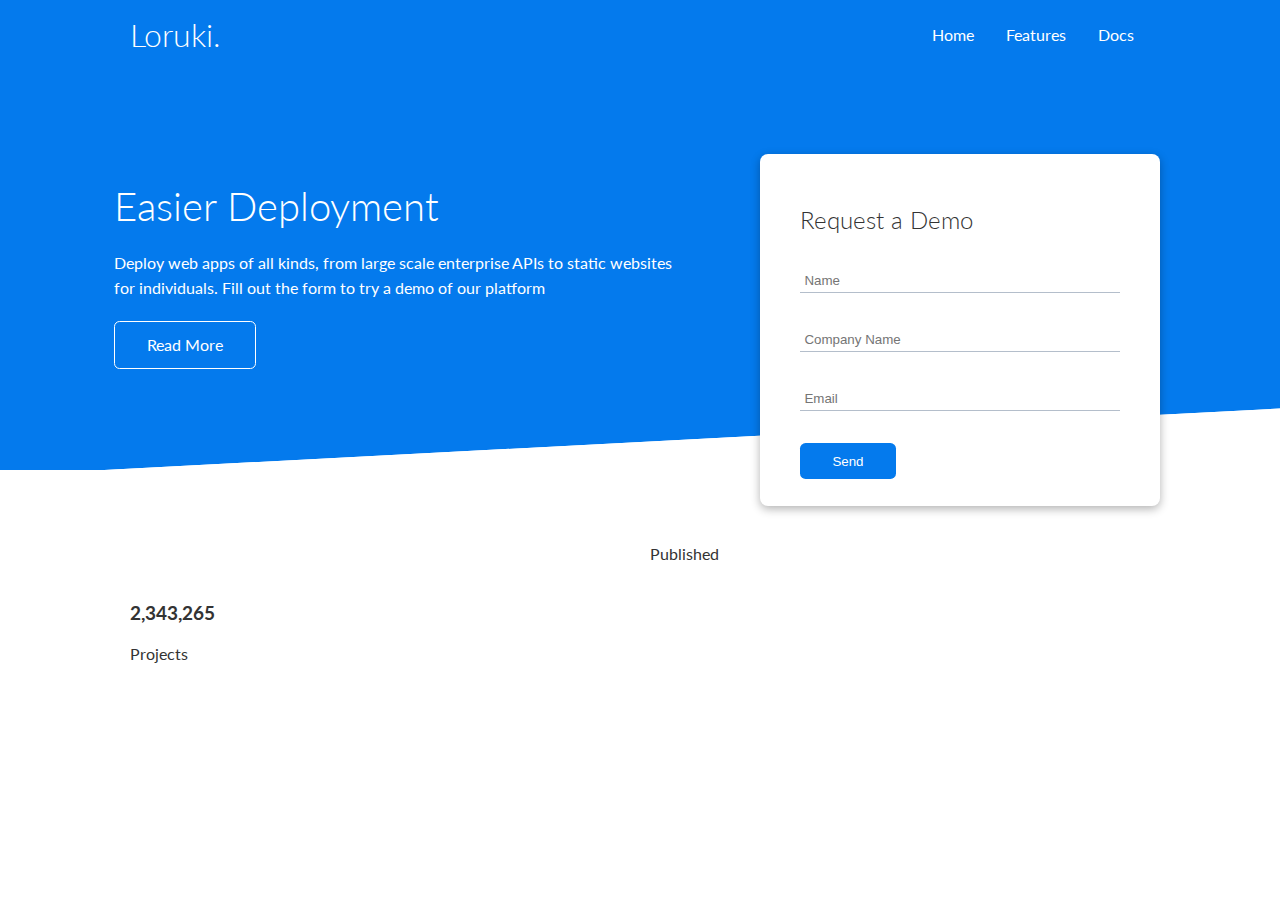
==== 05 Loruki Web/index.html @ f92d55b2 "05 Loruki Web /  stats| update html / css" ====
<!DOCTYPE html>
<html lang="en">

<head>
    <meta charset="UTF-8">
    <meta name="viewport" content="width=device-width, initial-scale=1.0">
    <link rel="stylesheet" href="https://cdnjs.cloudflare.com/ajax/libs/font-awesome/5.15.1/css/all.min.css"
        integrity="sha512-+4zCK9k+qNFUR5X+cKL9EIR+ZOhtIloNl9GIKS57V1MyNsYpYcUrUeQc9vNfzsWfV28IaLL3i96P9sdNyeRssA=="
        crossorigin="anonymous" />
    <link rel="stylesheet" href="css/style.css">
    <title>Loruki | Cloud Hosting For Everyone</title>
</head>

<body>
    <!-- nav -->
    <div class="nav">
        <div class="container flex">
            <h1 class="nav__logo">Loruki.</h1>
            <ul>
                <li><a href="index.html">Home</a></li>
                <li><a href="features.html">Features</a></li>
                <li><a href="docs.html">Docs</a></li>
            </ul>
        </div>
    </div>

    <!-- cover -->
    <section class="cover">
        <div class="container grid">
            <div class="cover__text">
                <h1>Easier Deployment</h1>
                <p>Deploy web apps of all kinds, from large scale enterprise APIs to static websites for
                    individuals. Fill out the form to try a demo of our platform
                </p>
                <a href="features.html" class="btn btn-outline">Read More</a>
            </div>

            <div class="cover__form card">
                <h2>Request a Demo</h2>
                <form action="">
                    <div class="cover__form-control ">
                        <input type="text" name="name" placeholder="Name" class="cover__form-input" required>
                    </div>

                    <div class="cover__form-control">
                        <input type="text" name="company" placeholder="Company Name" class="cover__form-input" required>
                    </div>

                    <div class="cover__form-control ">
                        <input type="email" name="email" placeholder="Email" class="cover__form-input" required>
                    </div>

                    <input type="submit" value="Send" class='btn btn-primary'>
                </form>
            </div>
        </div>
    </section>

    <!-- stats -->
    <section class="stats">
        <div class="container">
            <div class="flex">
                <h3 class="stats__heading text-conter my-1">
                    Welcome to the best platform for building applications of all types with modern architecture and
                    scaling
                </h3>
            </div>


            <div class="stats__text grid grid-3 text-center my-4">
                <div>
                    <i class="fas fa-server fa-3x"></i>
                    <h3>10,349,405</h3>
                    <p class="text-secondary">Deployments</p>
                </div>
                <div>
                    <i class="fas fa-upload fa-3x"></i>
                    <h3>987 TB</h3>
                    <p class="text-secondary">Published</p>
                </div>
                <div>
                    <i class="fas fa-project-diagram fa-3x"></i>
                    <h3>2,343,265</h3>
                    <p class="text-secondary">Projects</p>
                </div>
            </div>
        </div>

    </section>

</body>

</html>
---- 05 Loruki Web/css/style.css ----
@import 'global.css';

@import 'nav.css';
@import 'footer.css';

@import 'cover.css';
@import 'status.css';
@import 'cli.css';
@import 'languages.css';

@import 'features.css';
@import 'docs.css';

@import 'button.css';
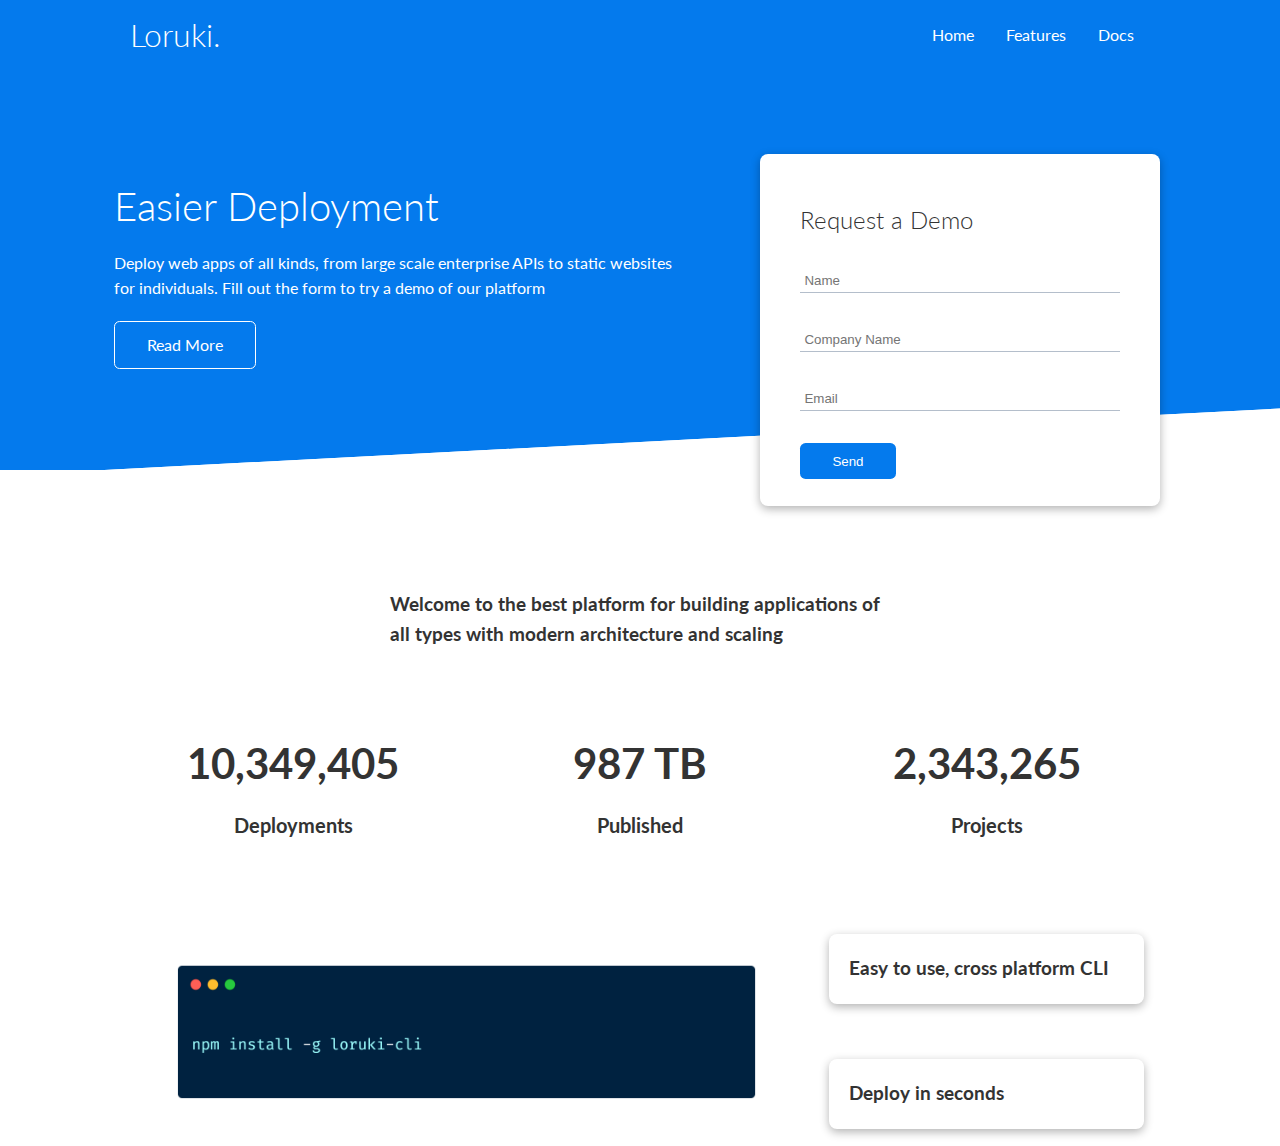
==== commit 1d117c24: "05 Loruki Web /  cli | update html / css" ====
--- a/05 Loruki Web/index.html
+++ b/05 Loruki Web/index.html
@@ -85,7 +85,19 @@
                 </div>
             </div>
         </div>
+    </section>
 
+    <!-- cli -->
+    <section class="cli">
+        <div class="container grid">
+            <img src="images/cli.png" alt="cli-img" class="cli__img">
+            <div class="card">
+                <h3>Easy to use, cross platform CLI</h3>
+            </div>
+            <div class="card">
+                <h3>Deploy in seconds</h3>
+            </div>
+        </div>
     </section>
 
 </body>
--- a/05 Loruki Web/css/style.css
+++ b/05 Loruki Web/css/style.css
@@ -4,11 +4,13 @@
 @import 'footer.css';
 
 @import 'cover.css';
-@import 'status.css';
+@import 'stats.css';
 @import 'cli.css';
 @import 'languages.css';
 
+@import 'docs.css';
 @import 'features.css';
-@import 'docs.css';
 
-@import 'button.css';+@import 'button.css';
+@import 'text.css';
+@import 'margin.css';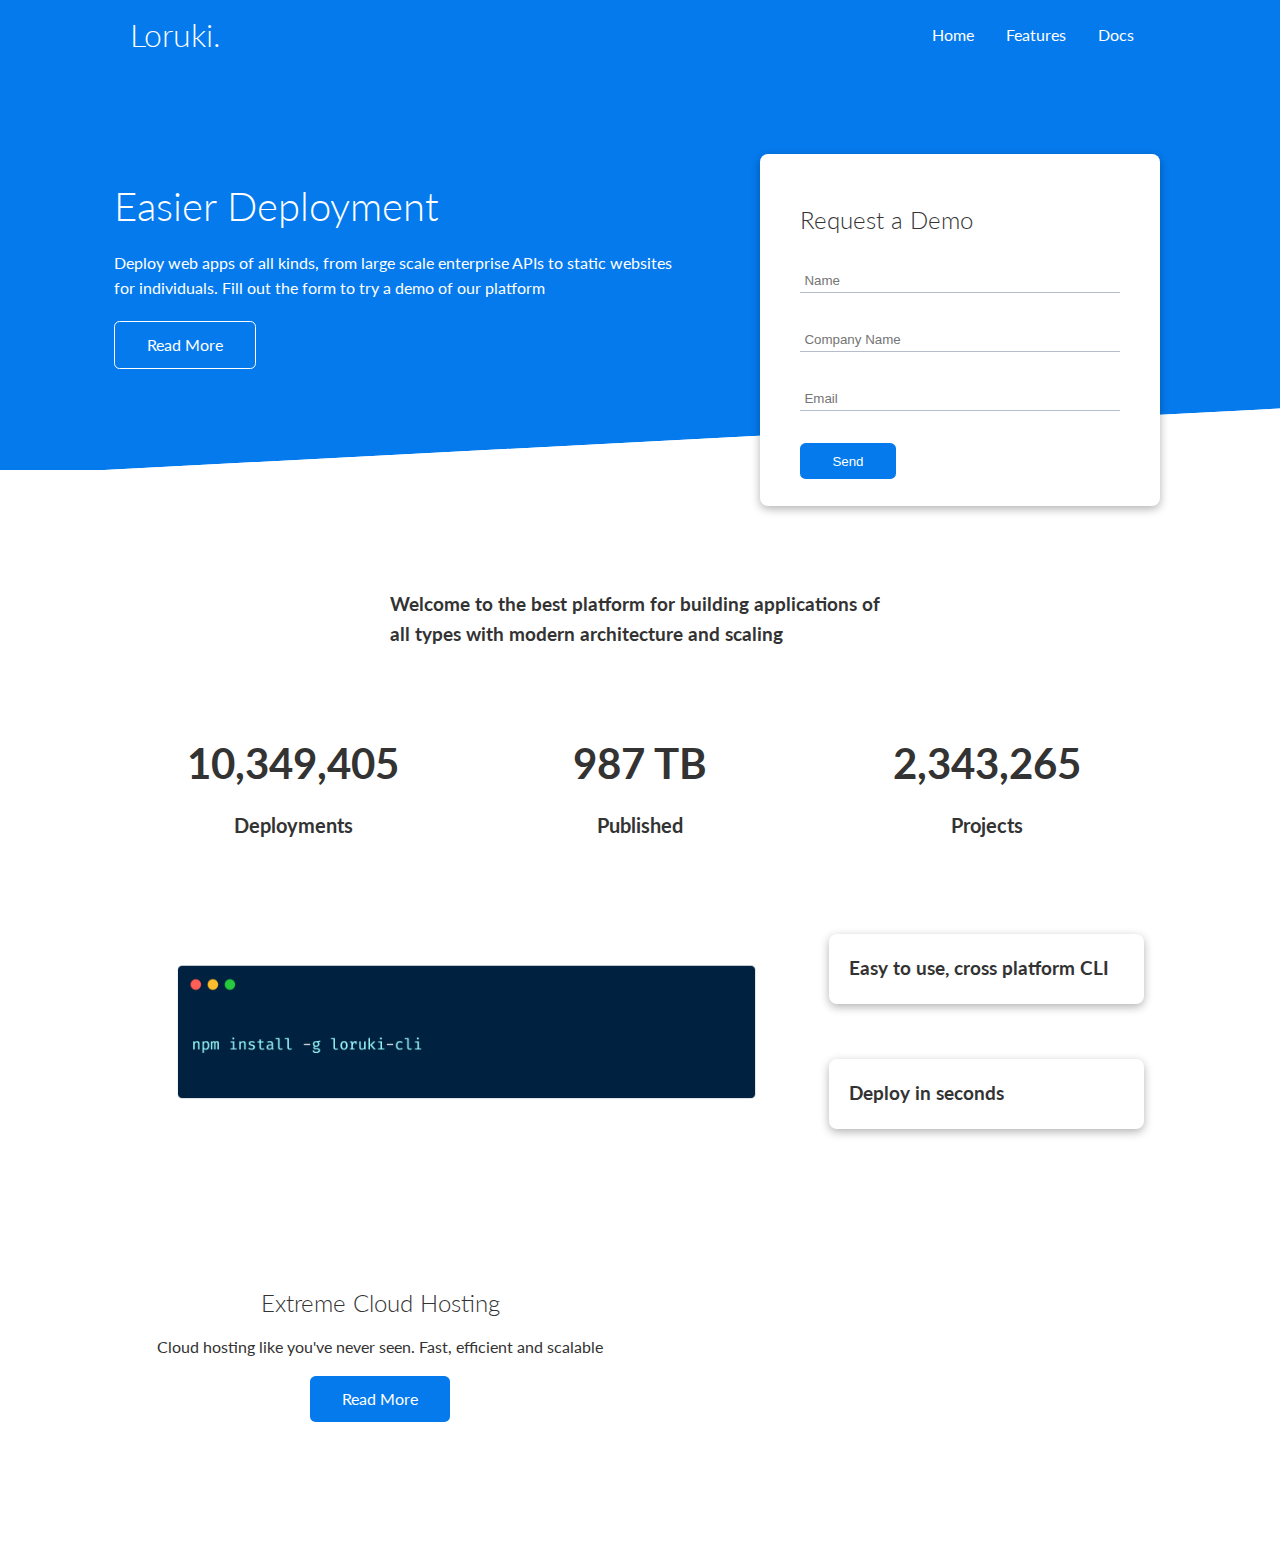
==== commit d4198a74: "05 Loruki Web / clould  | update html / css" ====
--- a/05 Loruki Web/index.html
+++ b/05 Loruki Web/index.html
@@ -100,6 +100,18 @@
         </div>
     </section>
 
+    <!-- cloud -->
+    <section class="cloud bg-primary my-2 py-2">
+        <div class="container grid">
+            <div class="text-center">
+                <h2 class="lg">Extreme Cloud Hosting</h2>
+                <p class="cloud__lead my-1">Cloud hosting like you've never seen. Fast, efficient and scalable</p>
+                <a href="features.html" class="btn btn-dark">Read More</a>
+            </div>
+            <img src="images/cloud.png" alt="">
+        </div>
+    </section>
+
 </body>
 
 </html>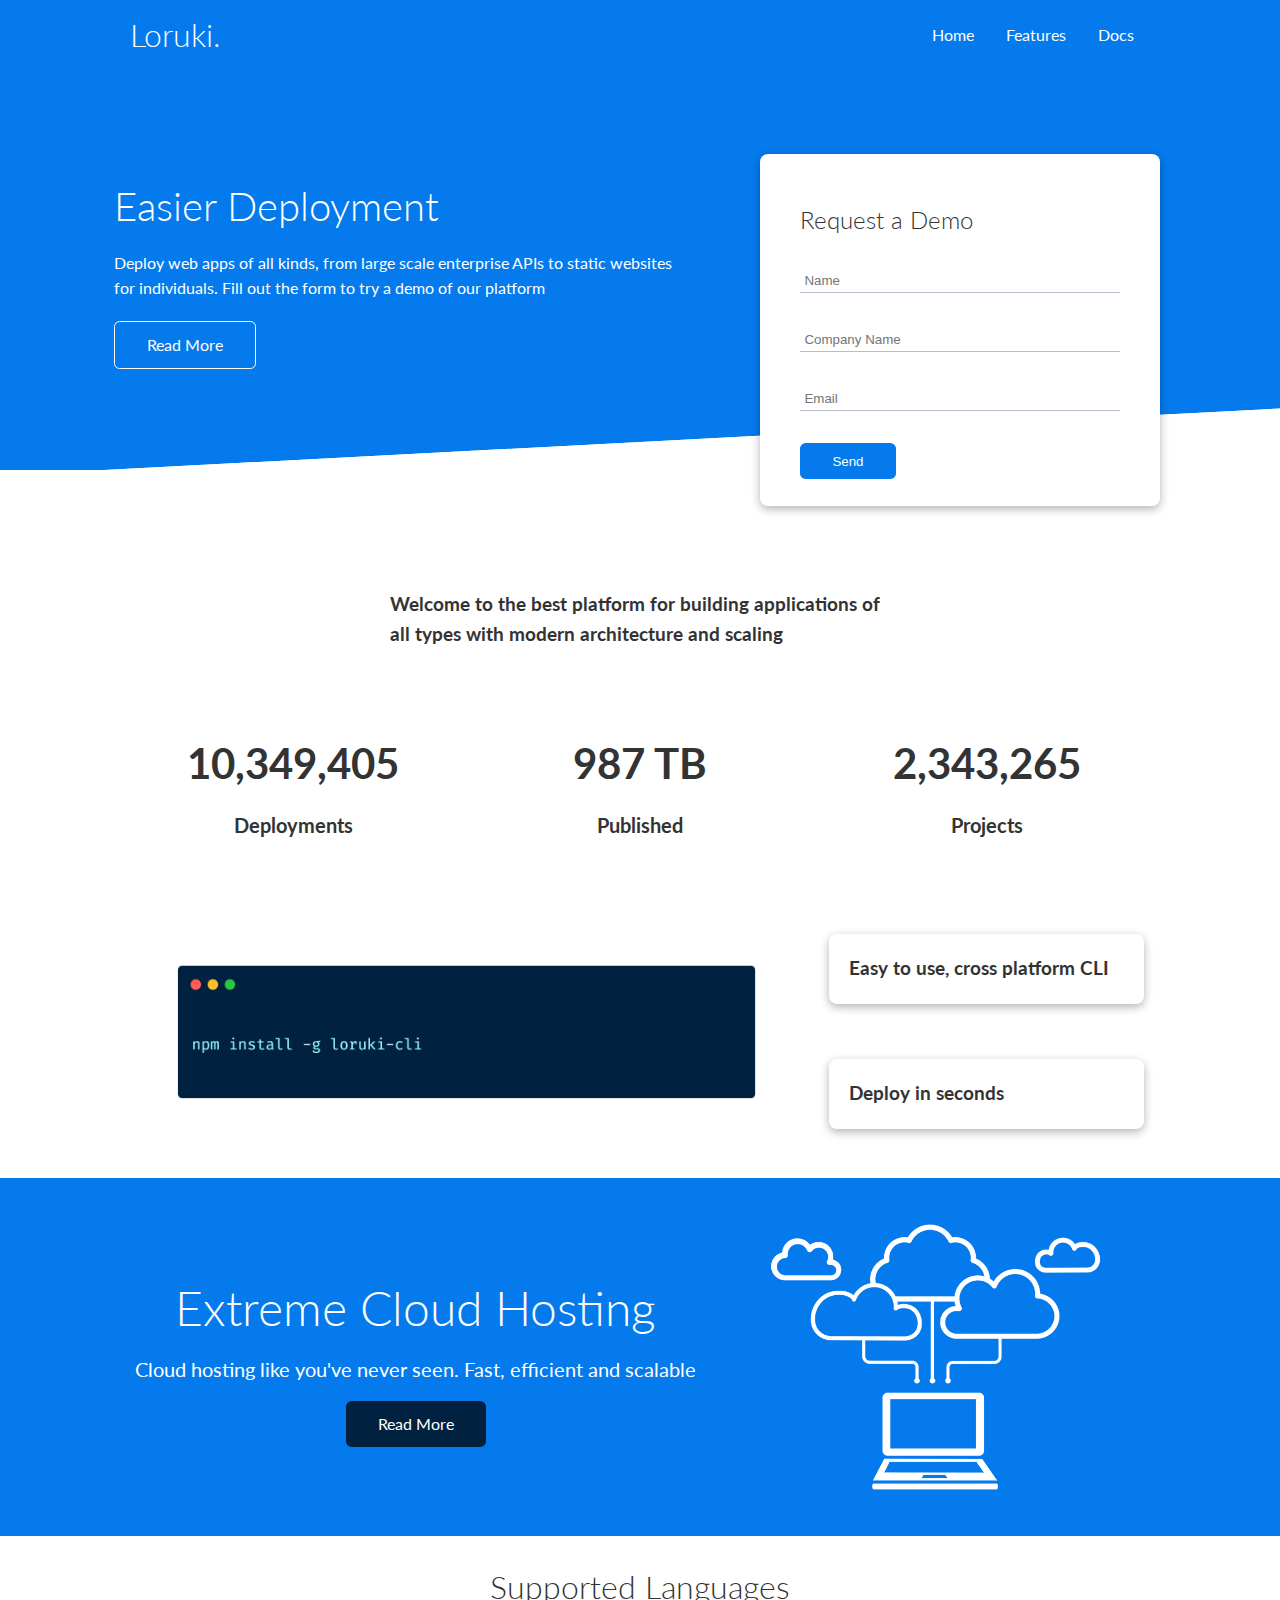
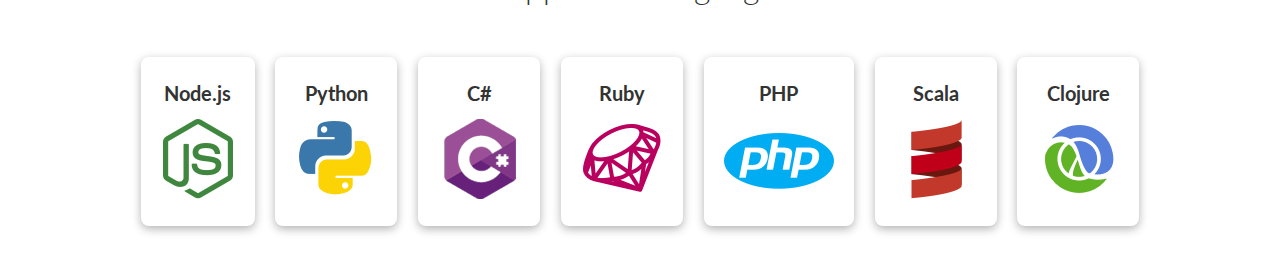
==== commit af0c1a72: "05 Loruki Web / languages | update html / css" ====
--- a/05 Loruki Web/index.html
+++ b/05 Loruki Web/index.html
@@ -112,6 +112,42 @@
         </div>
     </section>
 
+    <!-- languages -->
+    <section class="languages">
+        <h2 class="md text-center my-2">
+            Supported Languages
+        </h2>
+        <div class="container flex">
+            <div class="card">
+                <h4>Node.js</h4>
+                <img src="images/logos/node.png" alt="node">
+            </div>
+            <div class="card">
+                <h4>Python</h4>
+                <img src="images/logos/python.png" alt="python">
+            </div>
+            <div class="card">
+                <h4>C#</h4>
+                <img src="images/logos/csharp.png" alt="csharp">
+            </div>
+            <div class="card">
+                <h4>Ruby</h4>
+                <img src="images/logos/ruby.png" alt="ruby">
+            </div>
+            <div class="card">
+                <h4>PHP</h4>
+                <img src="images/logos/php.png" alt="php">
+            </div>
+            <div class="card">
+                <h4>Scala</h4>
+                <img src="images/logos/scala.png" alt="scala">
+            </div>
+            <div class="card">
+                <h4>Clojure</h4>
+                <img src="images/logos/clojure.png" alt="clojure">
+            </div>
+        </div>
+    </section>
 </body>
 
 </html>--- a/05 Loruki Web/css/style.css
+++ b/05 Loruki Web/css/style.css
@@ -5,6 +5,7 @@
 
 @import 'cover.css';
 @import 'stats.css';
+@import 'cloud.css';
 @import 'cli.css';
 @import 'languages.css';
 
@@ -13,4 +14,6 @@
 
 @import 'button.css';
 @import 'text.css';
-@import 'margin.css';+@import 'margin.css';
+@import 'padding.css';
+@import 'background.css';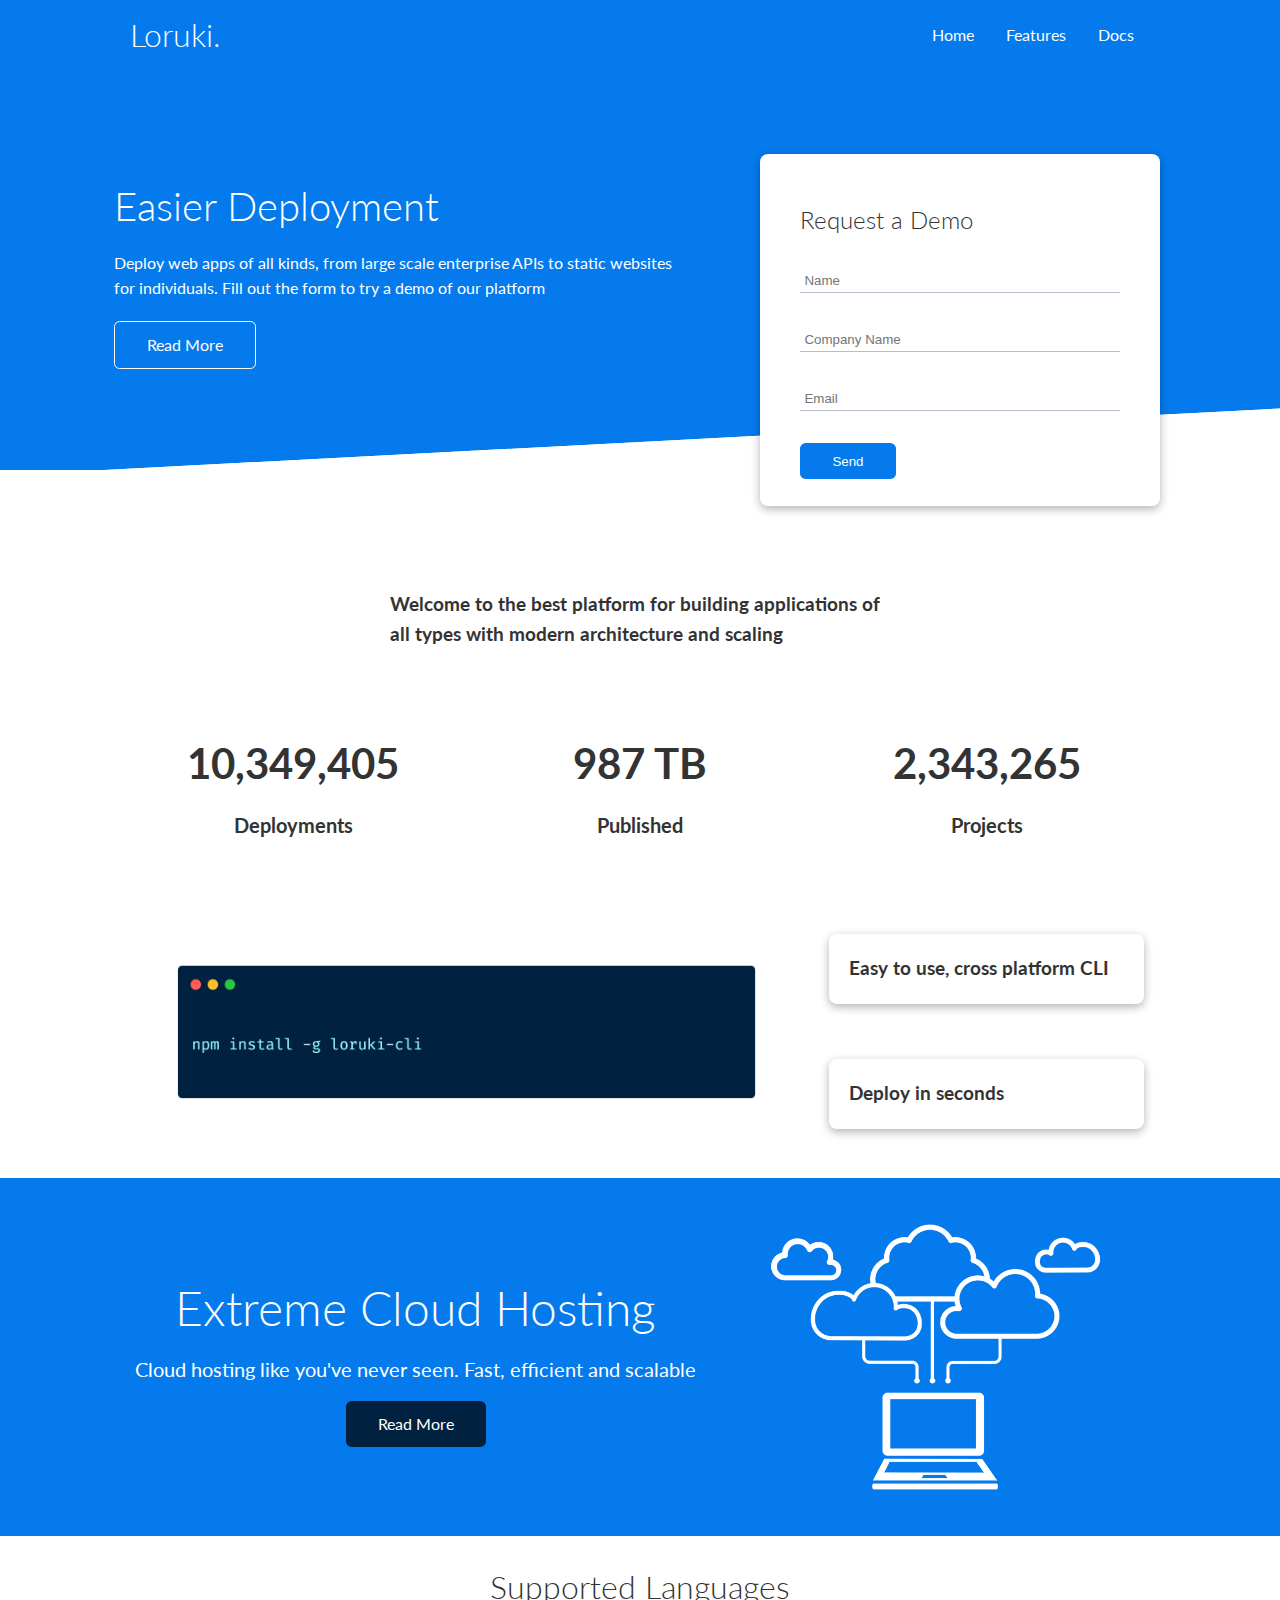
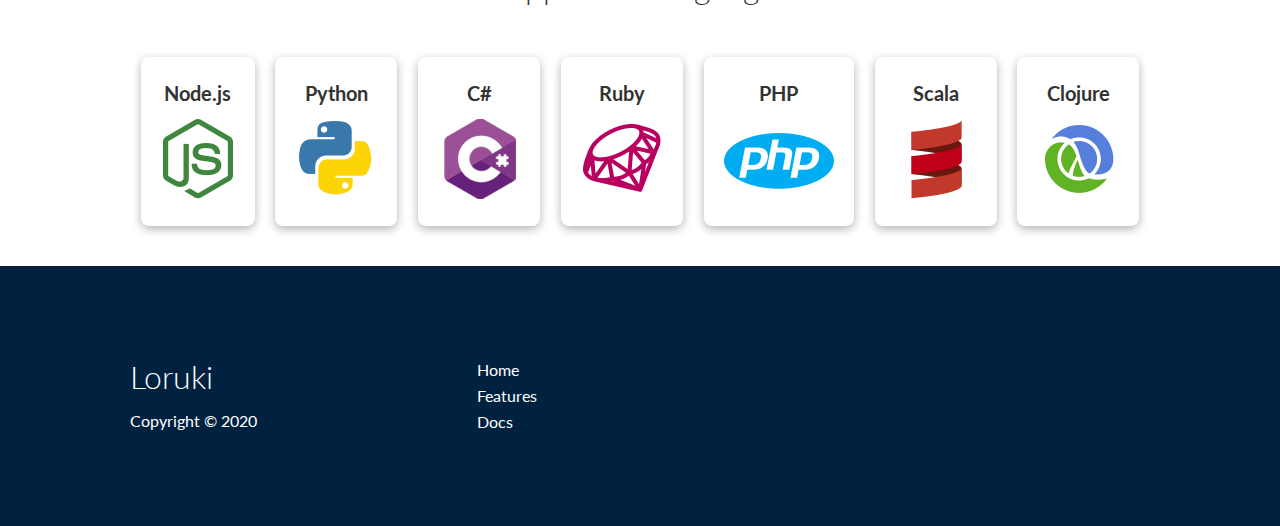
==== commit c77aa0b6: "05 Loruki Web / footer | update html / css" ====
--- a/05 Loruki Web/index.html
+++ b/05 Loruki Web/index.html
@@ -148,6 +148,30 @@
             </div>
         </div>
     </section>
+
+    <!-- footer -->
+    <footer class="footer bg-dark py-5">
+        <div class="container grid grid-3">
+            <div>
+                <h1>Loruki</h1>
+                <p>Copyright &copy; 2020</p>
+            </div>
+            <nav>
+                <ul>
+                    <li><a href="index.html">Home</a></li>
+                    <li><a href="features.html">Features</a></li>
+                    <li><a href="docs.html">Docs</a></li>
+                </ul>
+            </nav>
+            <div class="footer__social">
+                <a href="http://niklaus.web.id/index.html?i=1#"><i class="fab fa-github fa-2x"></i></a>
+                <a href="http://niklaus.web.id/index.html?i=1#"><i class="fab fa-facebook fa-2x"></i></a>
+                <a href="http://niklaus.web.id/index.html?i=1#"><i class="fab fa-instagram fa-2x"></i></a>
+                <a href="http://niklaus.web.id/index.html?i=1#"><i class="fab fa-twitter fa-2x"></i></a>
+            </div>
+        </div>
+    </footer>
+
 </body>
 
 </html>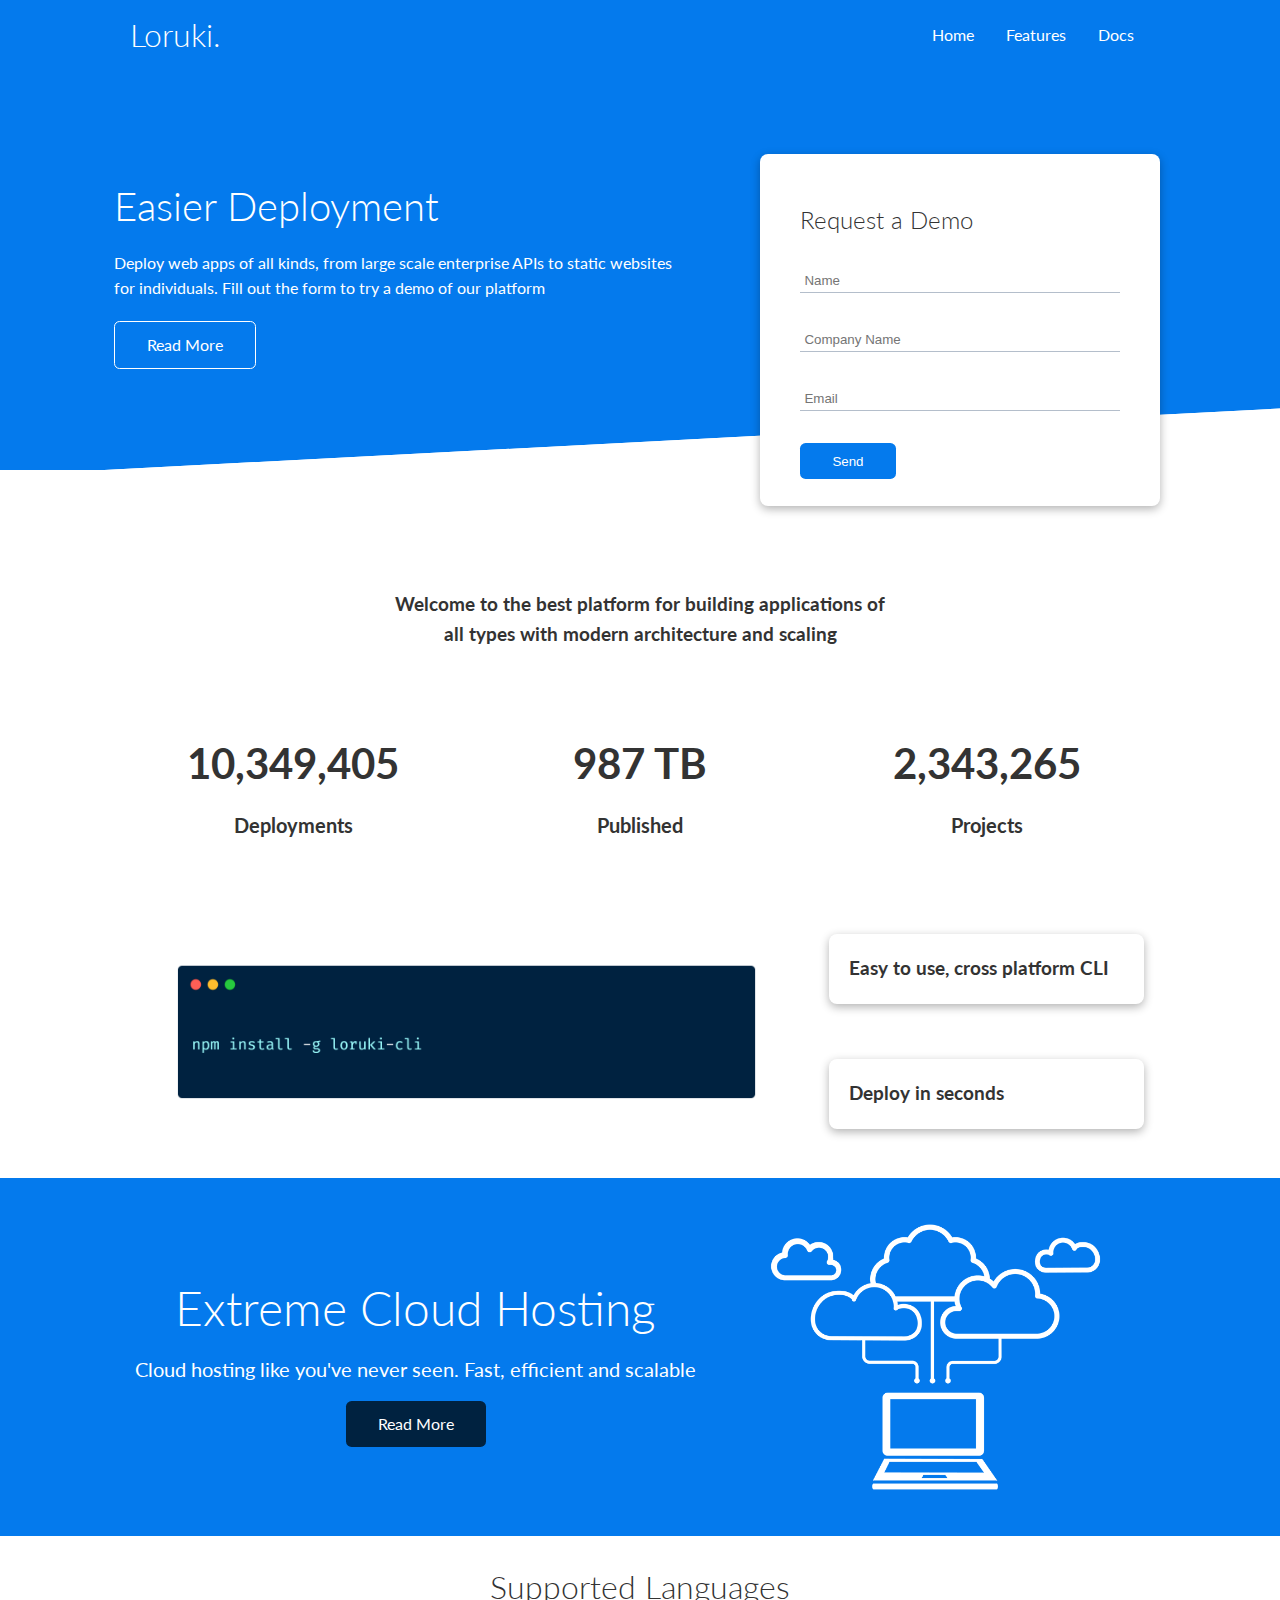
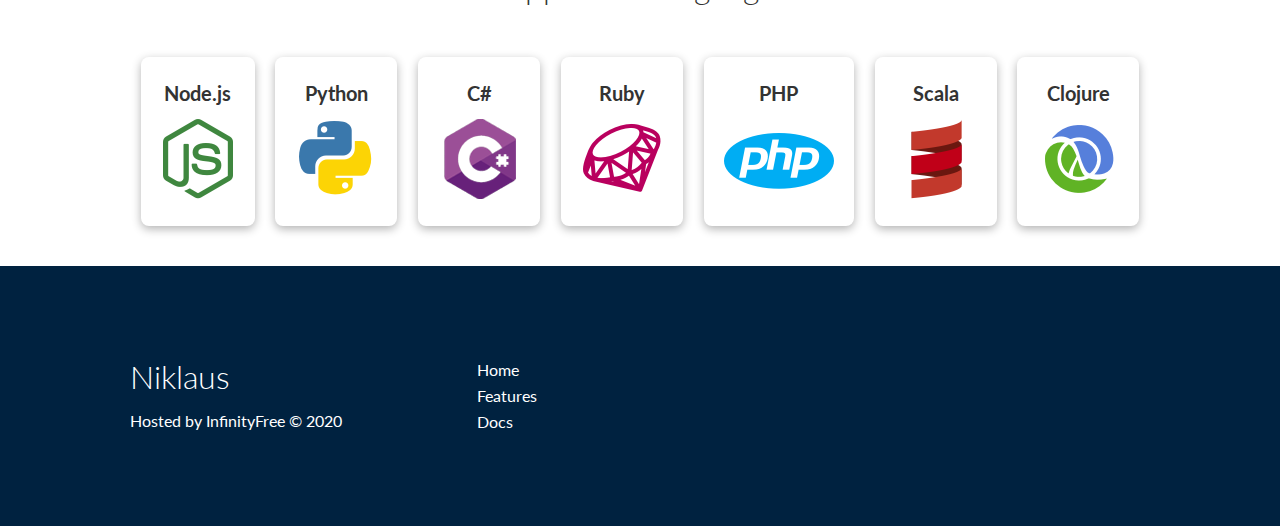
==== commit 5f265423: "05 Loruki Web / index.html | update  rwd" ====
--- a/05 Loruki Web/index.html
+++ b/05 Loruki Web/index.html
@@ -69,17 +69,17 @@
 
             <div class="stats__text grid grid-3 text-center my-4">
                 <div>
-                    <i class="fas fa-server fa-3x"></i>
+                    <i class="fas fa-server lg"></i>
                     <h3>10,349,405</h3>
                     <p class="text-secondary">Deployments</p>
                 </div>
                 <div>
-                    <i class="fas fa-upload fa-3x"></i>
+                    <i class="fas fa-upload lg"></i>
                     <h3>987 TB</h3>
                     <p class="text-secondary">Published</p>
                 </div>
                 <div>
-                    <i class="fas fa-project-diagram fa-3x"></i>
+                    <i class="fas fa-project-diagram lg"></i>
                     <h3>2,343,265</h3>
                     <p class="text-secondary">Projects</p>
                 </div>
@@ -153,8 +153,8 @@
     <footer class="footer bg-dark py-5">
         <div class="container grid grid-3">
             <div>
-                <h1>Loruki</h1>
-                <p>Copyright &copy; 2020</p>
+                <h1>Niklaus</h1>
+                <p>Hosted by InfinityFree &copy; 2020</p>
             </div>
             <nav>
                 <ul>
--- a/05 Loruki Web/css/style.css
+++ b/05 Loruki Web/css/style.css
@@ -16,4 +16,6 @@
 @import 'text.css';
 @import 'margin.css';
 @import 'padding.css';
-@import 'background.css';+@import 'background.css';
+
+@import 'media.css';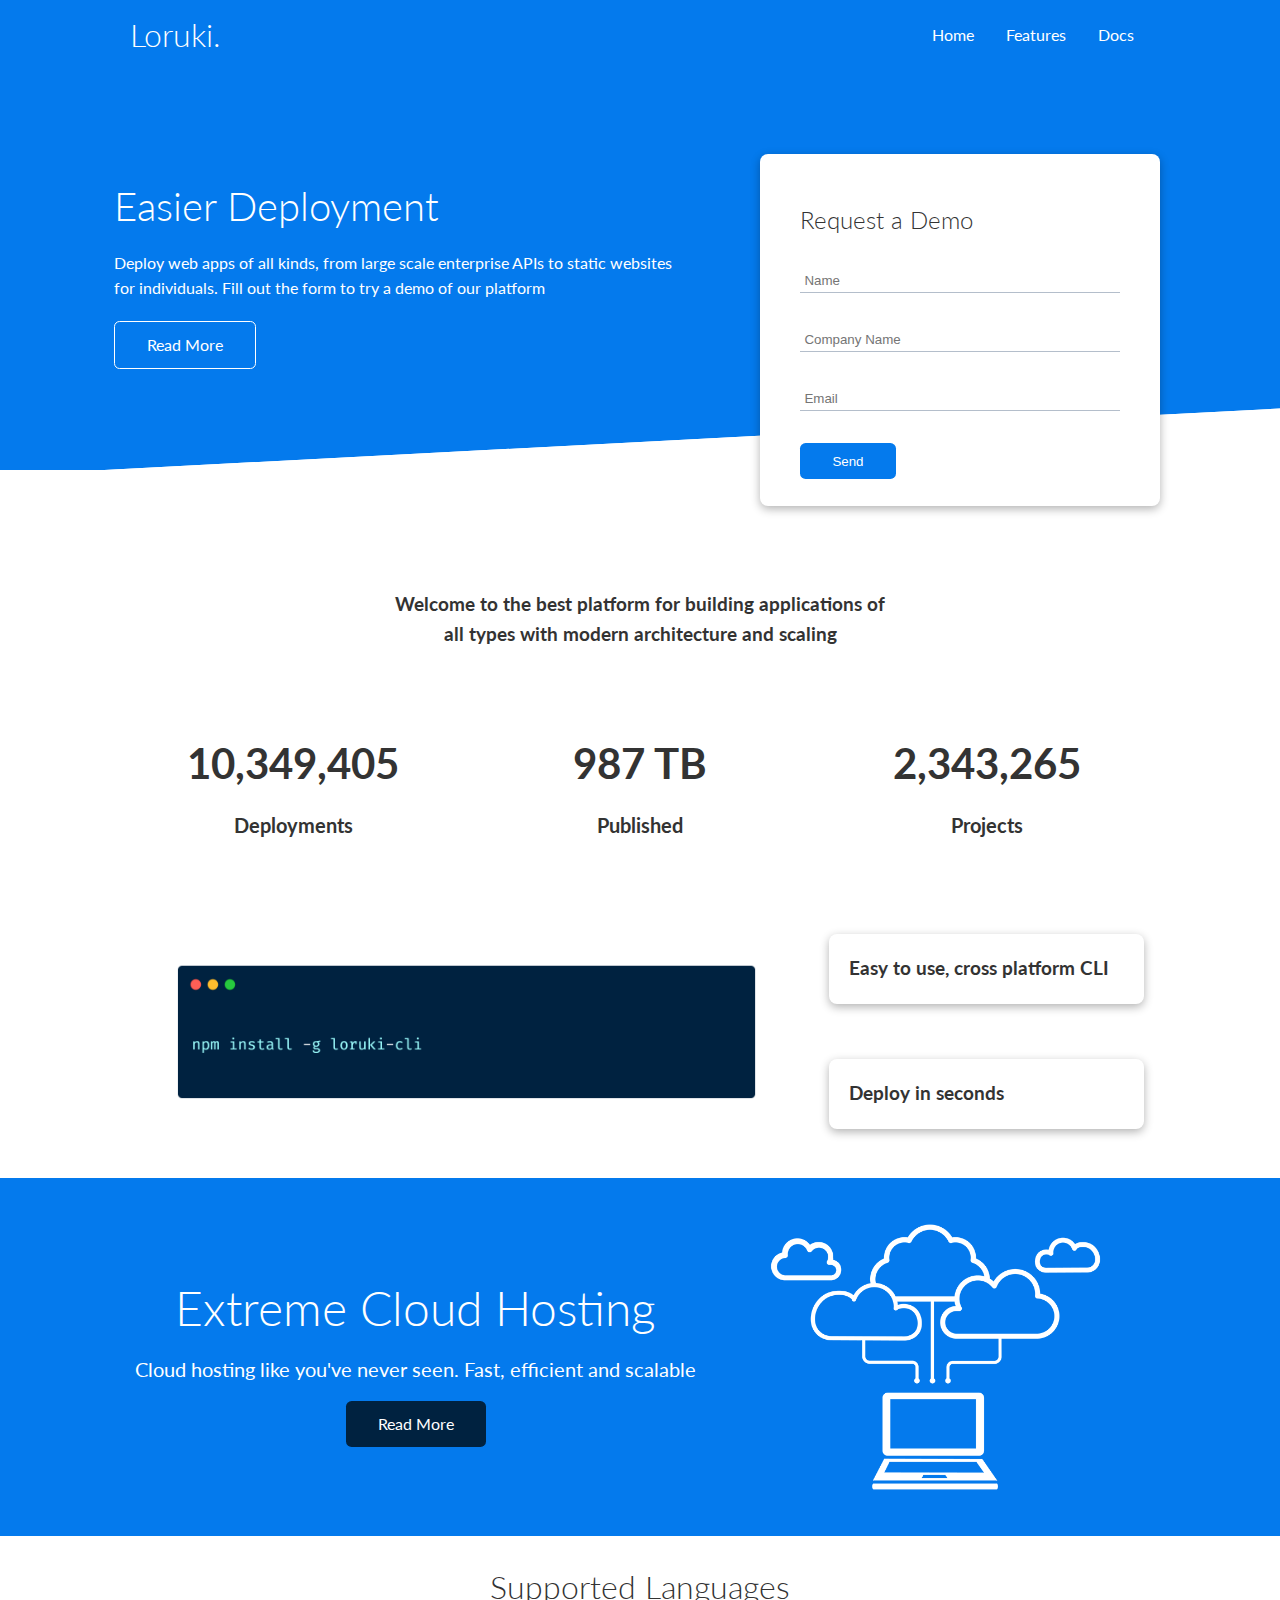
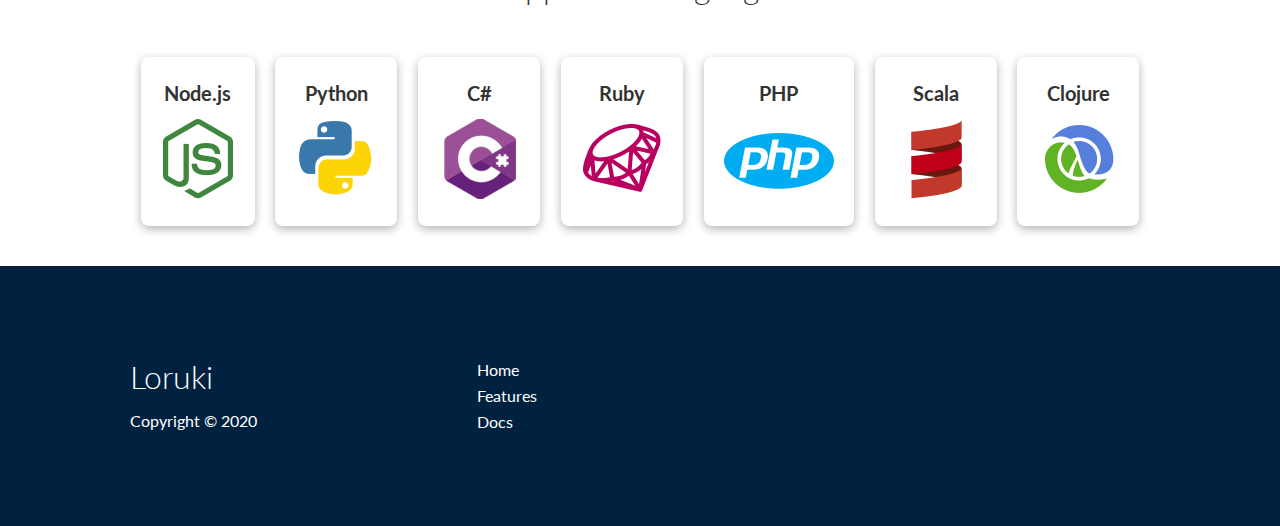
==== commit 38ba7691: "05 Loruki Web / index.html / cloud.css / text.css | update  class" ====
--- a/05 Loruki Web/index.html
+++ b/05 Loruki Web/index.html
@@ -66,7 +66,6 @@
                 </h3>
             </div>
 
-
             <div class="stats__text grid grid-3 text-center my-4">
                 <div>
                     <i class="fas fa-server lg"></i>
@@ -105,7 +104,7 @@
         <div class="container grid">
             <div class="text-center">
                 <h2 class="lg">Extreme Cloud Hosting</h2>
-                <p class="cloud__lead my-1">Cloud hosting like you've never seen. Fast, efficient and scalable</p>
+                <p class="text-lead my-1">Cloud hosting like you've never seen. Fast, efficient and scalable</p>
                 <a href="features.html" class="btn btn-dark">Read More</a>
             </div>
             <img src="images/cloud.png" alt="">
@@ -153,8 +152,8 @@
     <footer class="footer bg-dark py-5">
         <div class="container grid grid-3">
             <div>
-                <h1>Niklaus</h1>
-                <p>Hosted by InfinityFree &copy; 2020</p>
+                <h1>Loruki </h1>
+                <p>Copyright &copy; 2020</p>
             </div>
             <nav>
                 <ul>
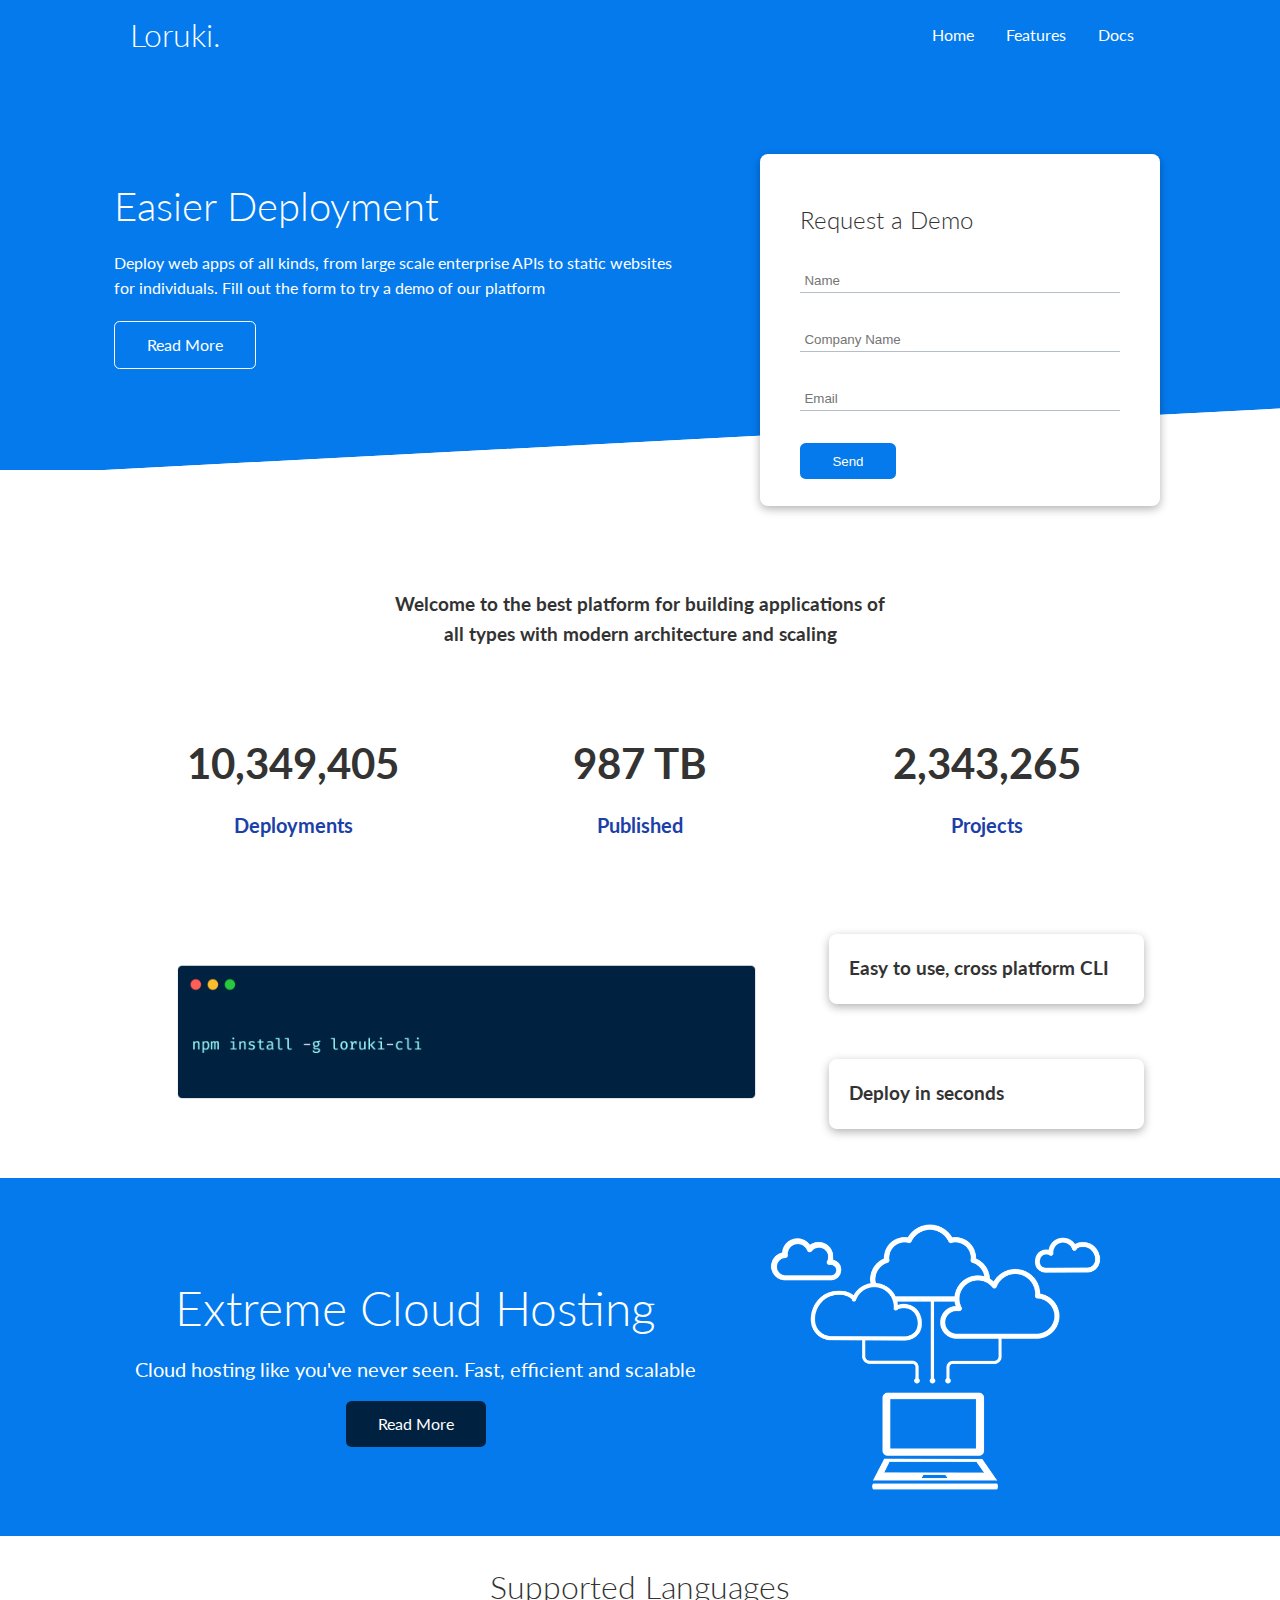
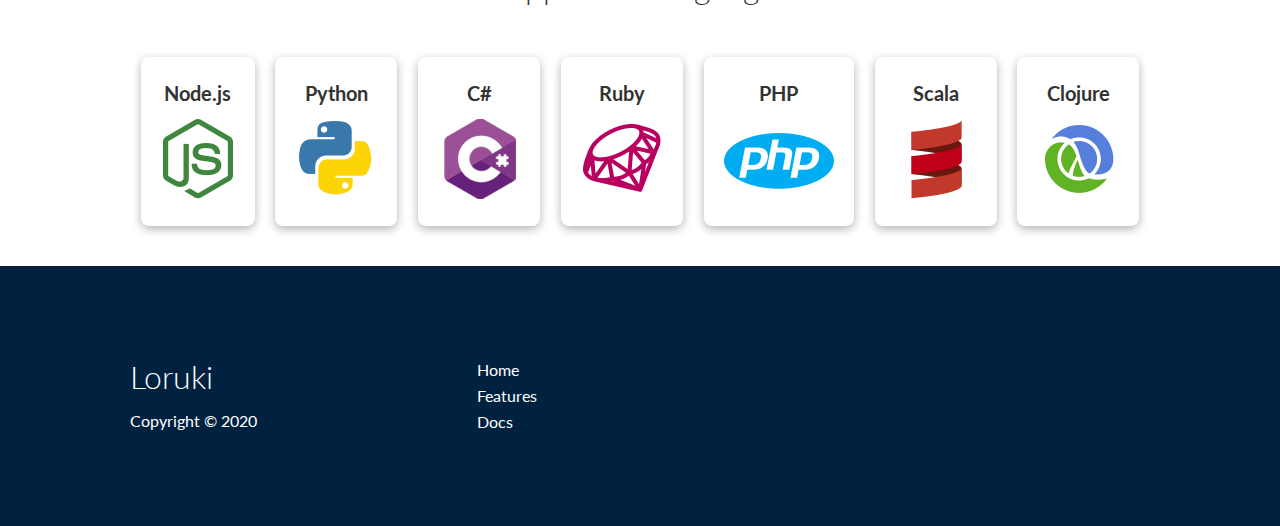
==== commit 595e4565: "05 Loruki Web index | update footer a link" ====
--- a/05 Loruki Web/index.html
+++ b/05 Loruki Web/index.html
@@ -163,10 +163,10 @@
                 </ul>
             </nav>
             <div class="footer__social">
-                <a href="http://niklaus.web.id/index.html?i=1#"><i class="fab fa-github fa-2x"></i></a>
-                <a href="http://niklaus.web.id/index.html?i=1#"><i class="fab fa-facebook fa-2x"></i></a>
-                <a href="http://niklaus.web.id/index.html?i=1#"><i class="fab fa-instagram fa-2x"></i></a>
-                <a href="http://niklaus.web.id/index.html?i=1#"><i class="fab fa-twitter fa-2x"></i></a>
+                <a href="index.html"><i class="fab fa-github fa-2x"></i></a>
+                <a href="index.html"><i class="fab fa-facebook fa-2x"></i></a>
+                <a href="index.html"><i class="fab fa-instagram fa-2x"></i></a>
+                <a href="index.html"><i class="fab fa-twitter fa-2x"></i></a>
             </div>
         </div>
     </footer>
--- a/05 Loruki Web/css/style.css
+++ b/05 Loruki Web/css/style.css
@@ -17,5 +17,7 @@
 @import 'margin.css';
 @import 'padding.css';
 @import 'background.css';
+@import 'alert.css';
+@import 'animations.css';
 
 @import 'media.css';